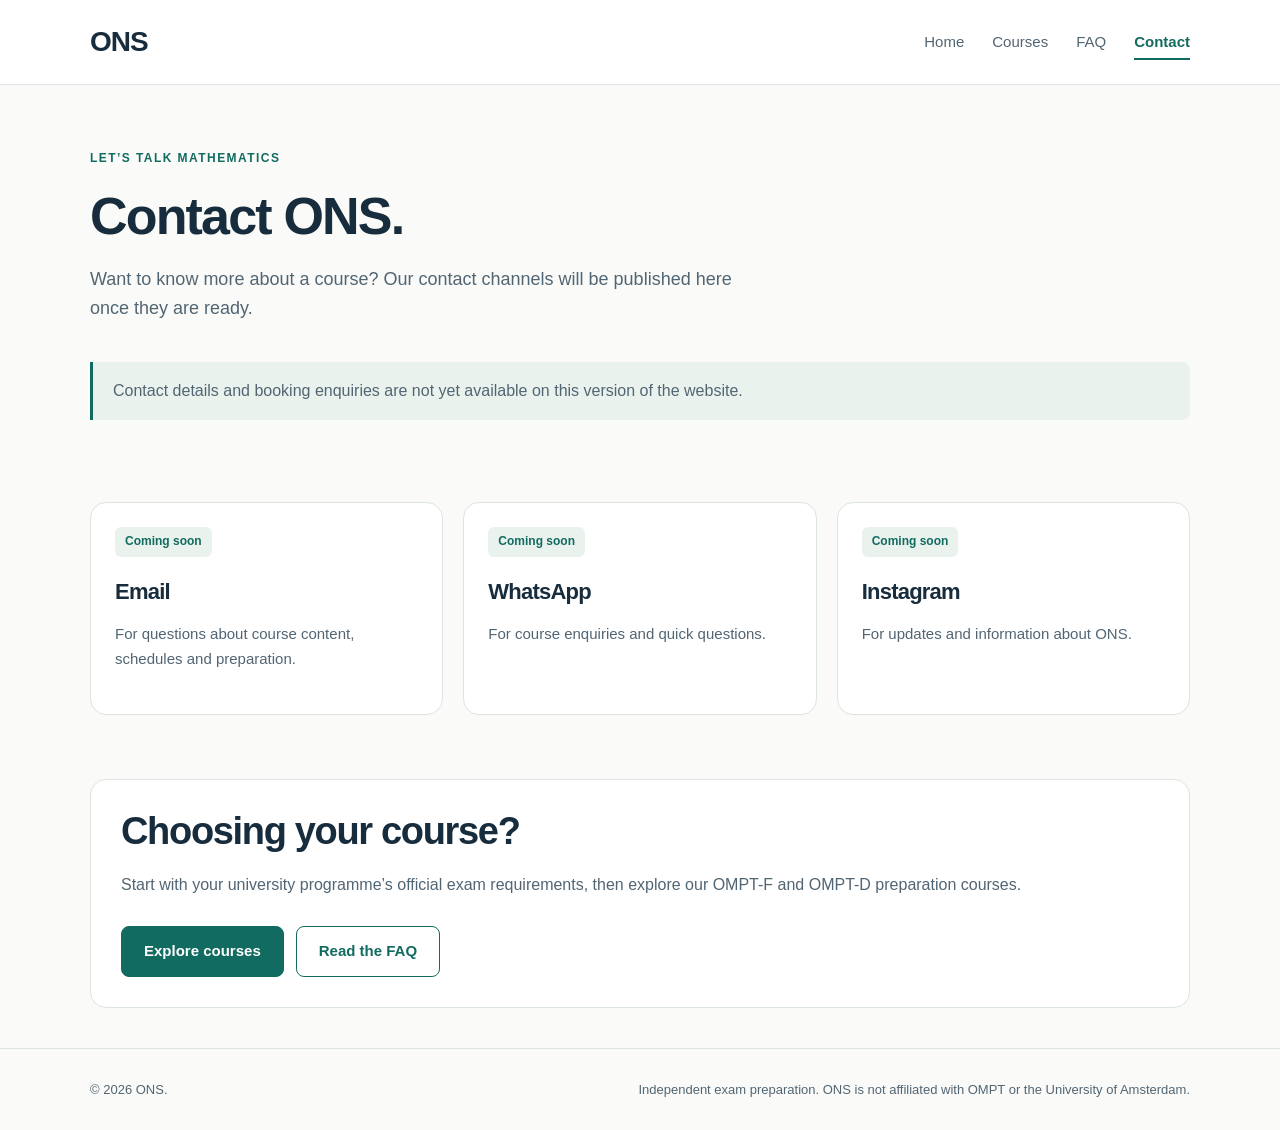
==== contact.html @ 3235c78b "Add files via upload" ====
<!DOCTYPE html>
<html lang="en">
  <head>
    <meta charset="UTF-8" />
    <meta name="viewport" content="width=device-width, initial-scale=1.0" />
    <meta
      name="description"
      content="Contact information for ONS OMPT preparation courses."
    />
    <title>Contact | ONS</title>
    <link rel="stylesheet" href="css/style.css" />
  </head>
  <script src="js/script.js"></script>
  <body>
    <a class="skip-link" href="#main">Skip to content</a>

    <header class="header">
      <div class="container header-inner">
        <a class="logo" href="index.html" aria-label="ONS home">ONS</a>
        <nav aria-label="Main navigation">
          <a href="index.html">Home</a>
          <a href="courses.html">Courses</a>
          <a href="faq.html">FAQ</a>
          <a href="contact.html" aria-current="page">Contact</a>
        </nav>
      </div>
    </header>

    <main id="main" class="container">
      <section class="page-heading">
        <p class="eyebrow">Let’s talk mathematics</p>
        <h1>Contact ONS.</h1>
        <p class="lead">
          Want to know more about a course? Our contact channels will be
          published here once they are ready.
        </p>
      </section>

      <p class="notice">
        Contact details and booking enquiries are not yet available on this
        version of the website.
      </p>

      <section
        class="section contact-grid"
        aria-label="Planned contact channels"
      >
        <article class="card">
          <span class="badge">Coming soon</span>
          <h2>Email</h2>
          <p>For questions about course content, schedules and preparation.</p>
        </article>

        <article class="card">
          <span class="badge">Coming soon</span>
          <h2>WhatsApp</h2>
          <p>For course enquiries and quick questions.</p>
        </article>

        <article class="card">
          <span class="badge">Coming soon</span>
          <h2>Instagram</h2>
          <p>For updates and information about ONS.</p>
        </article>
      </section>

      <section class="card">
        <h2>Choosing your course?</h2>
        <p>
          Start with your university programme’s official exam requirements,
          then explore our OMPT-F and OMPT-D preparation courses.
        </p>
        <div class="actions">
          <a class="button" href="courses.html">Explore courses</a>
          <a class="button secondary" href="faq.html">Read the FAQ</a>
        </div>
      </section>
    </main>

    <footer class="footer">
      <div class="container footer-inner">
        <p>© 2026 ONS.</p>
        <p class="footer-note">
          Independent exam preparation. ONS is not affiliated with OMPT or
          the University of Amsterdam.
        </p>
      </div>
    </footer>
  </body>
</html>
---- css/style.css ----
:root {
  --ink: #172c3c;
  --muted: #526573;
  --accent: #126b60;
  --accent-dark: #0b5048;
  --paper: #fafbf8;
  --white: #ffffff;
  --line: #dce5df;
  --tint: #eaf2ed;
}

* { box-sizing: border-box; }
body {
  margin: 0;
  font-family: Arial, Helvetica, sans-serif;
  color: var(--ink);
  background: var(--paper);
  line-height: 1.65;
  min-height: 100vh;
  display: flex;
  flex-direction: column;
}
a { color: var(--accent); text-underline-offset: 4px; }
a:hover { color: var(--accent-dark); }
a:focus-visible, summary:focus-visible {
  outline: 3px solid var(--accent);
  outline-offset: 5px;
}
.skip-link {
  position: absolute;
  left: 16px;
  top: -100px;
  background: var(--white);
  padding: 10px 16px;
  z-index: 10;
}
.skip-link:focus { top: 10px; }
.container { width: min(1100px, calc(100% - 40px)); margin-inline: auto; }
.header { background: var(--white); border-bottom: 1px solid var(--line); }
.header-inner {
  display: flex;
  justify-content: space-between;
  align-items: center;
  gap: 24px;
  min-height: 84px;
}
.logo { color: var(--ink); font-size: 28px; font-weight: 800; letter-spacing: -1px; text-decoration: none; }
nav { display: flex; gap: 28px; flex-wrap: wrap; }
nav a { color: var(--muted); text-decoration: none; font-size: 15px; }
nav a[aria-current="page"] { color: var(--accent); font-weight: 700; }
main { flex: 1; }
h1, h2, h3 { line-height: 1.15; letter-spacing: -0.035em; margin: 0 0 18px; }
h1 { font-size: clamp(36px, 5.5vw, 64px); }
h2 { font-size: clamp(28px, 3vw, 38px); }
h3 { font-size: 24px; }
p { margin: 0 0 18px; }
.eyebrow {
  color: var(--accent);
  font-size: 12px;
  font-weight: 700;
  text-transform: uppercase;
  letter-spacing: 0.12em;
  margin-bottom: 18px;
}
.lead { font-size: 18px; color: var(--muted); max-width: 650px; }
.muted { color: var(--muted); }
.small { font-size: 14px; }
.hero {
  display: grid;
  grid-template-columns: 1.25fr 0.85fr;
  align-items: center;
  gap: 56px;
  padding-block: 80px 64px;
}
.actions { display: flex; gap: 12px; flex-wrap: wrap; margin-top: 28px; }
.button {
  display: inline-flex;
  align-items: center;
  justify-content: center;
  padding: 12px 22px;
  border: 1px solid var(--accent);
  border-radius: 8px;
  background: var(--accent);
  color: var(--white);
  font-size: 15px;
  font-weight: 700;
  text-decoration: none;
}
.button:hover { background: var(--accent-dark); color: var(--white); }
.button.secondary { background: transparent; color: var(--accent); }
.button.secondary:hover { background: var(--tint); }
.hero-panel {
  background: var(--ink);
  color: var(--white);
  border-radius: 24px;
  padding: 36px;
  min-width: 0;
}
.hero-panel .eyebrow { color: #acd8c8; }
.hero-panel h2 { font-size: 32px; }
.hero-panel p { color: #d2dfdf; }
.topic-grid { display: grid; grid-template-columns: 1fr 1fr; gap: 10px; margin-top: 30px; }
.topic-grid span { padding: 12px; border: 1px solid #46616a; border-radius: 8px; font-size: 14px; }
.hero-panel .panel-bottom { margin: 28px 0 0; padding-top: 20px; border-top: 1px solid #46616a; font-size: 14px; }
.facts {
  display: grid;
  grid-template-columns: repeat(3, 1fr);
  border: 1px solid var(--line);
  border-radius: 12px;
  background: var(--white);
}
.fact { padding: 24px; }
.fact + .fact { border-left: 1px solid var(--line); }
.fact strong { display: block; font-size: 22px; }
.fact span { color: var(--muted); font-size: 14px; }
.section { padding-block: 64px; }
.section-heading { margin-bottom: 28px; }
.section-heading p { max-width: 680px; color: var(--muted); }
.cards { display: grid; grid-template-columns: 1fr 1fr; gap: 24px; }
.card { background: var(--white); border: 1px solid var(--line); border-radius: 16px; padding: 30px; min-width: 0; }
.badge { display: inline-block; padding: 5px 10px; background: var(--tint); border-radius: 6px; color: var(--accent); font-size: 12px; font-weight: 700; margin-bottom: 22px; }
.card p { color: var(--muted); }
.card ul { color: var(--muted); padding-left: 20px; margin-bottom: 24px; }
.card li { margin-bottom: 8px; }
.card-bottom { border-top: 1px solid var(--line); margin-top: 24px; padding-top: 22px; display: flex; gap: 16px; align-items: center; justify-content: space-between; flex-wrap: wrap; }
.price { font-size: 26px; font-weight: 700; }
.price small { display: block; font-size: 12px; font-weight: 400; color: var(--muted); }
.tint { background: var(--tint); }
.steps { display: grid; grid-template-columns: repeat(3, 1fr); gap: 30px; }
.step-number { display: inline-block; font-size: 14px; font-weight: 700; color: var(--accent); margin-bottom: 18px; }
.steps h3 { font-size: 21px; }
.steps p { color: var(--muted); }
.tutor-top { display: flex; gap: 18px; align-items: center; margin-bottom: 22px; }
.avatar { width: 72px; height: 72px; border-radius: 50%; background: var(--tint); color: var(--accent); display: grid; place-items: center; font-size: 23px; font-weight: 700; flex-shrink: 0; object-fit: cover; }
.tutor-top h3 { margin-bottom: 5px; font-size: 22px; }
.tutor-top p { margin: 0; font-size: 14px; }
.score { color: var(--accent); font-weight: 700; }
.cta { background: var(--ink); color: var(--white); border-radius: 18px; padding: 42px; display: flex; align-items: center; justify-content: space-between; gap: 28px; }
.cta h2 { font-size: 30px; }
.cta p { color: #d2dfdf; margin-bottom: 0; }
.cta .button { background: var(--white); border-color: var(--white); color: var(--ink); flex-shrink: 0; }
.page-heading { padding-block: 64px 20px; }
.page-heading h1 { font-size: clamp(36px, 5vw, 52px); }
.notice { border-left: 3px solid var(--accent); padding: 16px 20px; background: var(--tint); color: var(--muted); border-radius: 0 8px 8px 0; }
.faq { max-width: 850px; }
details { background: var(--white); border: 1px solid var(--line); border-radius: 10px; margin-bottom: 12px; }
summary { padding: 20px 24px; font-weight: 700; cursor: pointer; }
details p { padding: 0 24px 22px; color: var(--muted); margin: 0; }
.contact-grid { display: grid; grid-template-columns: repeat(3, 1fr); gap: 20px; }
.contact-grid .card { padding: 24px; }
.contact-grid h2 { font-size: 22px; }
.contact-grid p { font-size: 15px; }
.footer { border-top: 1px solid var(--line); margin-top: 40px; padding-block: 30px; font-size: 13px; color: var(--muted); }
.footer-inner { display: flex; justify-content: space-between; gap: 20px; flex-wrap: wrap; }
.footer p { margin: 0; }
.footer-note { max-width: 560px; }

@media (max-width: 800px) {
  .hero { grid-template-columns: 1fr; gap: 32px; padding-block: 48px; }
  .hero-panel { padding: 28px; }
  .steps, .contact-grid { grid-template-columns: 1fr; }
  .cta { flex-direction: column; align-items: flex-start; padding: 30px; }
}
@media (max-width: 560px) {
  .header-inner { flex-direction: column; gap: 12px; padding-block: 18px; }
  nav { gap: 22px; }
  .cards, .facts { grid-template-columns: 1fr; }
  .fact + .fact { border-left: 0; border-top: 1px solid var(--line); }
  .card { padding: 24px; }
  .section { padding-block: 40px; }
  .page-heading { padding-top: 40px; }
  .lead { font-size: 17px; }
}
/* ===== Header ===== */
.header {
  position: sticky;
  top: 0;
  z-index: 5;
  transition: box-shadow 0.3s ease;
}
.header.scrolled {
  box-shadow: 0 6px 24px rgba(23, 44, 60, 0.08);
}

/* ===== Nav underline ===== */
nav a {
  position: relative;
}
nav a::after {
  content: "";
  position: absolute;
  left: 0;
  right: 0;
  bottom: -6px;
  height: 2px;
  background: var(--accent);
  transform: scaleX(0);
  transform-origin: left;
  transition: transform 0.25s ease;
}
nav a:hover::after,
nav a[aria-current="page"]::after {
  transform: scaleX(1);
}

/* ===== Buttons ===== */
.button {
  transition: transform 0.2s ease, background 0.2s ease, box-shadow 0.2s ease;
}
.button:hover {
  transform: translateY(-2px);
  box-shadow: 0 8px 18px rgba(18, 107, 96, 0.25);
}

/* ===== Page load animations ===== */
@keyframes fadeUp {
  from {
    opacity: 0;
    transform: translateY(24px);
  }
  to {
    opacity: 1;
    transform: none;
  }
}
@keyframes float {
  0%,
  100% {
    transform: translateY(0);
  }
  50% {
    transform: translateY(-8px);
  }
}
.hero > div:first-child {
  animation: fadeUp 0.8s ease both;
}
.hero-panel {
  animation: fadeUp 0.8s 0.2s ease both, float 6s 1.2s ease-in-out infinite;
}
.page-heading {
  animation: fadeUp 0.7s ease both;
}
.topic-grid span {
  transition: background 0.25s ease, border-color 0.25s ease;
}
.topic-grid span:hover {
  background: rgba(255, 255, 255, 0.08);
  border-color: #acd8c8;
}

/* ===== Card hover ===== */
.cards .card,
.contact-grid .card,
.tutor-card {
  transition: transform 0.3s ease, box-shadow 0.3s ease,
    border-color 0.3s ease;
}
.cards .card:hover,
.contact-grid .card:hover,
.tutor-card:hover {
  transform: translateY(-6px);
  box-shadow: 0 18px 40px rgba(23, 44, 60, 0.1);
  border-color: #b9d2c8;
}

/* ===== Scroll reveal ===== */
.reveal {
  opacity: 0;
  transform: translateY(28px);
  transition: opacity 0.7s ease, transform 0.7s ease;
  transition-delay: var(--d, 0s);
}
.reveal.visible {
  opacity: 1;
  transform: none;
}

/* ===== Tutor cards ===== */
.tutors {
  display: grid;
  grid-template-columns: 1fr 1fr;
  gap: 24px;
}
.tutor-card {
  background: var(--white);
  border: 1px solid var(--line);
  border-radius: 20px;
  overflow: hidden;
}
.tutor-photo {
  aspect-ratio: 4 / 5;
  overflow: hidden;
  background: var(--tint);
}
.tutor-photo img {
  display: block;
  width: 100%;
  height: 100%;
  object-fit: cover;
  object-position: center top;
  transition: transform 0.6s ease;
}
.tutor-card:hover .tutor-photo img {
  transform: scale(1.05);
}
.tutor-body {
  padding: 26px 28px 30px;
}
.tutor-body h3 {
  margin-bottom: 4px;
  font-size: 26px;
}
.tutor-role {
  color: var(--muted);
  font-size: 15px;
  margin-bottom: 16px;
}
.tutor-body p:not(.tutor-role) {
  color: var(--muted);
}
.pills {
  display: flex;
  gap: 10px;
  flex-wrap: wrap;
}
.pill {
  padding: 6px 14px;
  background: var(--tint);
  color: var(--accent);
  border-radius: 999px;
  font-size: 13px;
  font-weight: 700;
}
@media (max-width: 800px) {
  .tutors {
    grid-template-columns: 1fr;
  }
  .tutor-photo {
    aspect-ratio: 1 / 1;
  }
}

/* ===== Reduced motion ===== */
@media (prefers-reduced-motion: reduce) {
  *,
  *::before,
  *::after {
    animation: none !important;
    transition: none !important;
  }
}
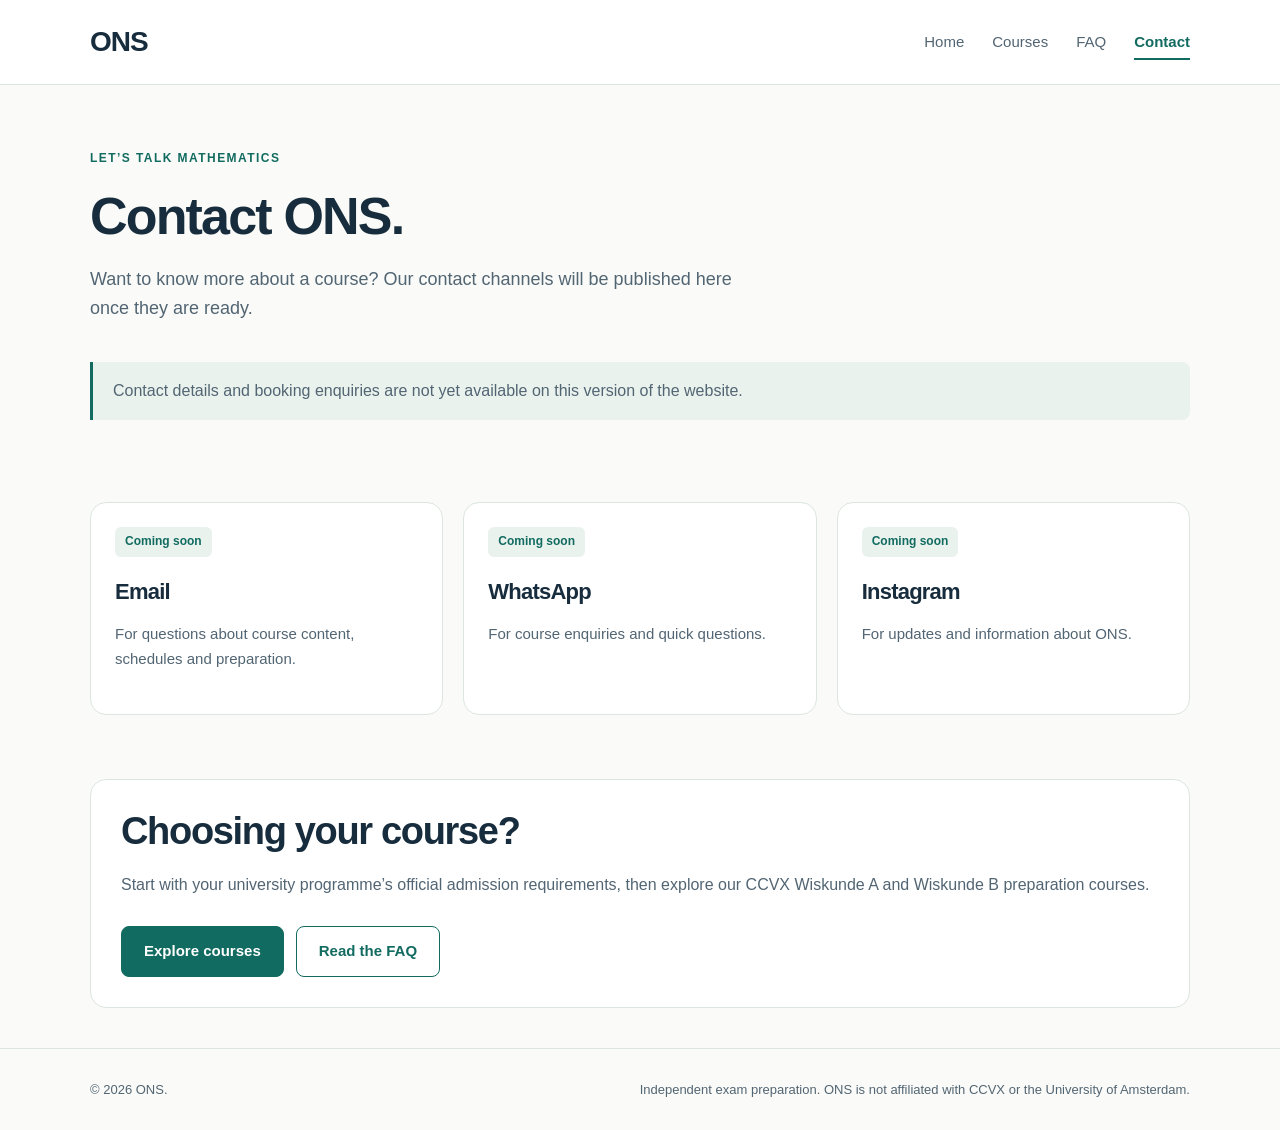
==== commit ad404b3d: "Add files via upload" ====
--- a/contact.html
+++ b/contact.html
@@ -5,12 +5,11 @@
     <meta name="viewport" content="width=device-width, initial-scale=1.0" />
     <meta
       name="description"
-      content="Contact information for ONS OMPT preparation courses."
+      content="Contact information for ONS CCVX Wiskunde preparation courses."
     />
     <title>Contact | ONS</title>
     <link rel="stylesheet" href="css/style.css" />
   </head>
-  <script src="js/script.js"></script>
   <body>
     <a class="skip-link" href="#main">Skip to content</a>
 
@@ -67,8 +66,9 @@
       <section class="card">
         <h2>Choosing your course?</h2>
         <p>
-          Start with your university programme’s official exam requirements,
-          then explore our OMPT-F and OMPT-D preparation courses.
+          Start with your university programme’s official admission
+          requirements, then explore our CCVX Wiskunde A and Wiskunde B
+          preparation courses.
         </p>
         <div class="actions">
           <a class="button" href="courses.html">Explore courses</a>
@@ -81,10 +81,11 @@
       <div class="container footer-inner">
         <p>© 2026 ONS.</p>
         <p class="footer-note">
-          Independent exam preparation. ONS is not affiliated with OMPT or
-          the University of Amsterdam.
+          Independent exam preparation. ONS is not affiliated with CCVX or the
+          University of Amsterdam.
         </p>
       </div>
     </footer>
+    <script src="js/script.js"></script>
   </body>
-</html>
+</html>
